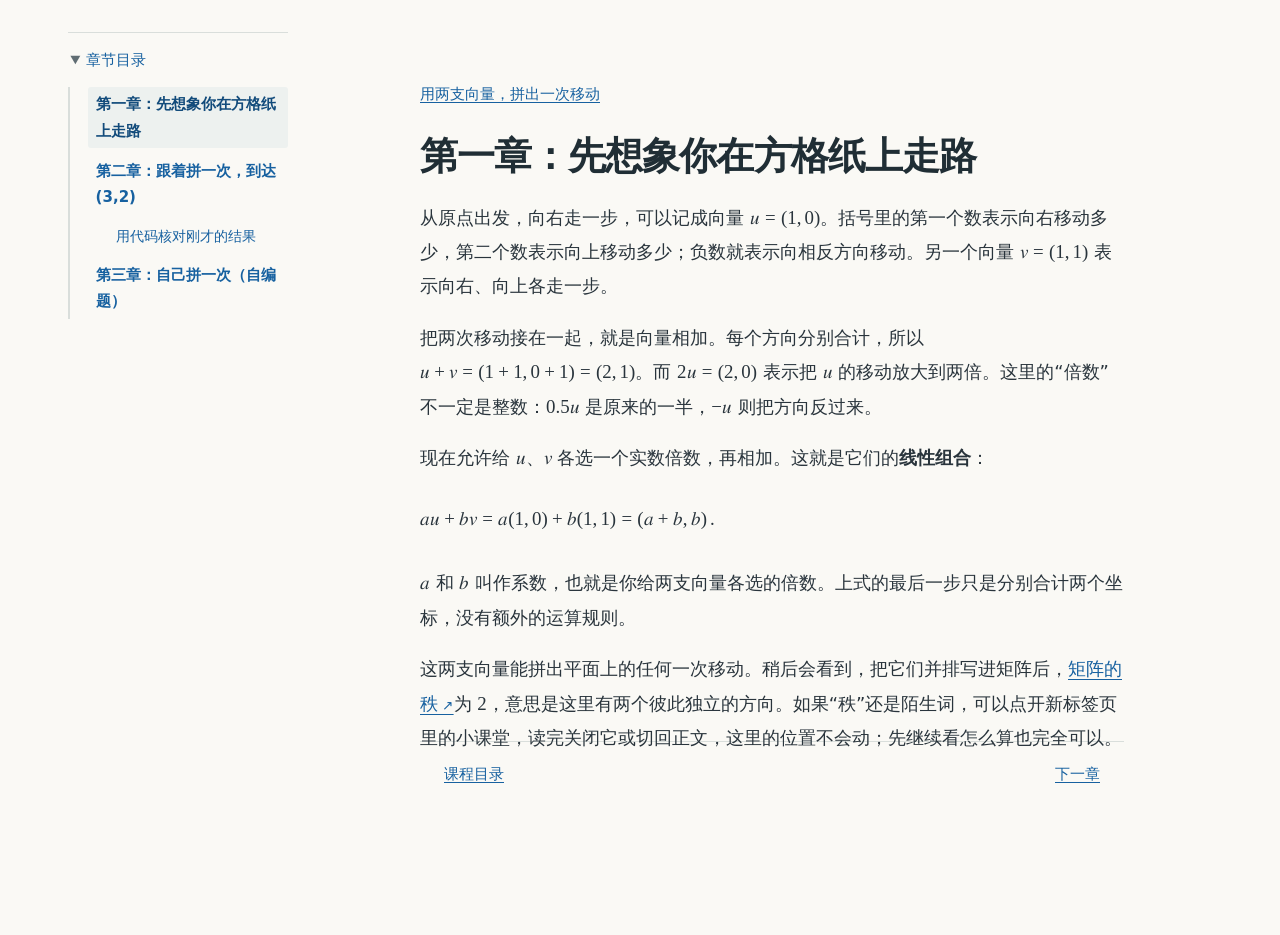
==== examples/vector-course/chapters/chapter-01.html @ 377182de "feat: add offline Chinese course tutorial skill" ====
<!doctype html>
<html lang="zh-CN">
<head>
<meta charset="utf-8">
<meta name="viewport" content="width=device-width, initial-scale=1">
<title>第一章：先想象你在方格纸上走路 · 用两支向量，拼出一次移动</title>
<style>
/* Local reading styles. No remote fonts, images, or other dependencies. */
:root {
  color-scheme: light;
  --paper: #faf9f5;
  --ink: #29343c;
  --muted: #606d73;
  --rule: #d9dedb;
  --link: #1761a0;
  --focus: #124b7b;
  --code: #f0f1ed;
  --measure: 44rem;
  --sidebar-width: 15rem;
}

* {
  box-sizing: border-box;
}

html {
  background: var(--paper);
  scroll-behavior: smooth;
  text-size-adjust: 100%;
  -webkit-text-size-adjust: 100%;
}

body {
  margin: 0;
  color: var(--ink);
  font-family: system-ui, -apple-system, BlinkMacSystemFont, "Segoe UI",
    "PingFang SC", "Microsoft YaHei", sans-serif;
  font-size: 1.125rem;
  line-height: 1.9;
  overflow-wrap: break-word;
}

.skip-link {
  position: absolute;
  z-index: 2;
  top: 0.5rem;
  left: 1rem;
  padding: 0.25rem 0.6rem;
  background: var(--paper);
  transform: translateY(-200%);
}

.skip-link:focus {
  transform: none;
}

.reader-layout {
  width: min(100%, 74rem);
  margin-inline: auto;
}

.reader-main {
  min-width: 0;
}

.site-header,
.toc,
.course-content,
.chapter-pagination {
  width: min(100%, calc(var(--measure) + 3rem));
  margin-inline: auto;
  padding-inline: 1.5rem;
}

.site-header {
  padding-top: clamp(2.5rem, 7vw, 5rem);
  padding-bottom: 1.25rem;
}

h1,
h2,
h3,
h4 {
  color: #202e35;
  font-weight: 650;
  line-height: 1.45;
  text-wrap: pretty;
}

h1 {
  margin: 0 0 0.7rem;
  font-size: clamp(1.7rem, 4.6vw, 2.35rem);
  letter-spacing: -0.025em;
}

.subtitle {
  margin: 0;
  color: var(--muted);
  font-size: 0.95rem;
}

.toc {
  margin-top: 0.5rem;
  margin-bottom: 2.5rem;
  color: var(--muted);
  font-size: 0.94rem;
  line-height: 1.75;
}

.toc:empty {
  display: none;
}

.toc > ul,
.toc-disclosure > ul {
  margin: 0;
  padding-left: 1.1rem;
  border-left: 2px solid var(--rule);
  list-style: none;
}

.toc ul ul {
  margin-block: 0.3rem;
  padding-left: 1.25rem;
  list-style: none;
}

.toc li {
  margin-block: 0.35rem;
}

.toc a {
  display: block;
  padding: 0.25rem 0.5rem;
  border-radius: 3px;
  text-decoration: none;
}

.toc a:hover {
  text-decoration: underline;
}

.toc a[aria-current="location"] {
  color: var(--focus);
  background: #e7eef0;
  box-shadow: inset 2px 0 0 var(--link);
  font-weight: 600;
}

.toc a[aria-current="page"] {
  color: var(--focus);
  background: #edf1ef;
  font-weight: 650;
}

.toc .chapter-link {
  font-weight: 600;
}

.toc .topic-link {
  font-size: 0.94em;
}

.toc-disclosure {
  margin-block: 0;
}

.reader-sidebar .toc {
  margin-top: 1.25rem;
  margin-bottom: 0;
}

.course-content {
  padding-bottom: 5rem;
}

.course-content > :first-child,
.course-content article > :first-child {
  margin-top: 0;
}

.chapter-list {
  margin-block: 1.5rem 2.5rem;
  padding-inline-start: 1.6rem;
}

.chapter-list > li {
  margin-top: 0;
  padding: 0.7rem 0 0.7rem 0.35rem;
  border-bottom: 1px solid var(--rule);
}

.chapter-list > li::marker {
  color: var(--muted);
  font-size: 0.9em;
}

.chapter-list > li > a {
  display: block;
  padding-block: 0.2rem;
  font-weight: 550;
}

.chapter-pagination {
  display: flex;
  flex-wrap: wrap;
  align-items: baseline;
  justify-content: space-between;
  gap: 0.75rem 1.5rem;
  margin-block: -2rem 4rem;
  padding-top: 1rem;
  border-top: 1px solid var(--rule);
  font-size: 0.95rem;
  line-height: 1.7;
}

.chapter-pagination a {
  max-width: 100%;
  padding-block: 0.25rem;
}

.chapter-pagination a[rel="prev"],
.chapter-pagination a[rel="next"] {
  flex: 1 1 10rem;
}

.chapter-pagination .index-link {
  flex: 0 0 auto;
}

.chapter-pagination a[rel="next"] {
  margin-inline-start: auto;
  text-align: right;
}

h2 {
  margin: 2.8rem 0 1rem;
  font-size: 1.4rem;
}

h3 {
  margin: 2rem 0 0.8rem;
  font-size: 1.15rem;
}

h4 {
  margin: 1.6rem 0 0.7rem;
  font-size: 1rem;
}

p,
ul,
ol,
blockquote,
figure {
  margin-block: 1.1rem;
}

ul,
ol {
  padding-left: 1.6em;
}

li + li {
  margin-top: 0.4rem;
}

li > p {
  margin-block: 0.5rem;
}

a {
  color: var(--link);
  text-decoration: underline;
  text-decoration-thickness: 0.07em;
  text-underline-offset: 0.2em;
}

a:hover {
  color: #0b487b;
  text-decoration-thickness: 0.12em;
}

a.term {
  color: var(--link);
  text-decoration-style: solid;
}

a.term::after {
  content: " ↗";
  font-size: 0.75em;
}

.lesson-page section.prerequisite {
  margin-top: 0;
  padding-top: 0;
  border-top: 0;
}

.lesson-page section.prerequisite:target {
  outline: none;
}

.chapter-page .course-content > h1:target {
  outline: none;
}

.lesson-note {
  margin-top: 2rem;
  color: var(--muted);
  font-size: 0.95rem;
}

a.return-link {
  display: inline-block;
  margin-block: 0.4rem;
  font-size: 0.95rem;
}

:focus-visible {
  outline: 3px solid var(--focus);
  outline-offset: 4px;
  border-radius: 2px;
}

[id] {
  scroll-margin-top: 1.5rem;
}

:target {
  outline: 2px solid #b3ccdc;
  outline-offset: 5px;
}

section.prerequisite {
  margin-top: 3rem;
  padding-top: 1rem;
  border-top: 1px solid var(--rule);
}

section.prerequisite > h2:first-child {
  margin-top: 0.8rem;
}

section.exercise {
  margin-block: 2.5rem;
  padding-left: 1.15rem;
  border-left: 2px solid #bec8c3;
}

section.exercise > :first-child {
  margin-top: 0;
}

details {
  margin-block: 1rem;
  padding-block: 0.65rem;
  border-top: 1px solid var(--rule);
}

summary {
  width: fit-content;
  max-width: 100%;
  padding: 0.2rem 0.15rem;
  color: var(--link);
  cursor: pointer;
  font-weight: 550;
}

summary::marker {
  color: var(--muted);
}

details[open] > summary {
  margin-bottom: 0.7rem;
}

details > :last-child {
  margin-bottom: 0.3rem;
}

blockquote {
  margin-inline: 0;
  padding-left: 1rem;
  border-left: 2px solid var(--rule);
  color: var(--muted);
  font-size: 0.96em;
}

blockquote > :first-child {
  margin-top: 0;
}

blockquote > :last-child {
  margin-bottom: 0;
}

code,
pre {
  font-family: "Cascadia Code", "SFMono-Regular", Consolas, "Liberation Mono",
    monospace;
  font-size: 0.88em;
  font-variant-ligatures: none;
}

:not(pre) > code {
  padding: 0.12em 0.3em;
  border-radius: 3px;
  background: var(--code);
}

pre {
  max-width: 100%;
  margin-block: 1.4rem;
  padding: 1rem 1.1rem;
  overflow-x: auto;
  background: var(--code);
  border-radius: 3px;
  line-height: 1.65;
  text-align: left;
  white-space: pre;
  overflow-wrap: normal;
  tab-size: 4;
}

pre code {
  padding: 0;
  background: transparent;
  font-size: 1em;
  white-space: inherit;
}

math {
  font-family: "Cambria Math", "STIX Two Math", "Latin Modern Math", math;
  font-size: 1.05em;
}

math[display="block"],
.math-block,
.math-display {
  display: block;
  max-width: 100%;
  margin-block: 1.45rem;
  padding-block: 0.4rem;
  overflow-x: auto;
  overflow-y: hidden;
  text-align: center;
  white-space: nowrap;
}

.math-block > math,
.math-display > math {
  width: max-content;
  min-width: 100%;
  margin: 0;
  overflow: visible;
}

img,
svg,
video {
  max-width: 100%;
  height: auto;
}

figure {
  margin-inline: 0;
}

figure > img,
figure > svg {
  display: block;
  margin-inline: auto;
}

figcaption,
caption {
  margin-top: 0.7rem;
  color: var(--muted);
  font-size: 0.9rem;
  text-align: left;
}

table {
  display: block;
  max-width: 100%;
  margin-block: 1.5rem;
  overflow-x: auto;
  border-collapse: collapse;
  font-size: 0.95em;
}

th,
td {
  padding: 0.55rem 0.85rem;
  border-bottom: 1px solid var(--rule);
  text-align: left;
  vertical-align: top;
}

th {
  color: #202e35;
  font-weight: 600;
}

hr {
  margin-block: 2.5rem;
  border: 0;
  border-top: 1px solid var(--rule);
}

@media (min-width: 64rem) {
  .reader-sidebar {
    position: fixed;
    top: 2rem;
    bottom: 2rem;
    inset-inline-start: max(0.75rem, calc((100vw - 74rem) / 2 + 0.75rem));
    width: var(--sidebar-width);
    overflow-y: auto;
    overscroll-behavior: contain;
    scrollbar-width: thin;
  }

  .reader-sidebar .toc {
    width: 100%;
    margin: 0;
    padding-inline: 0.5rem 0.75rem;
  }

  .reader-main {
    margin-inline-start: calc(var(--sidebar-width) + 1.5rem);
  }

  .reader-layout.without-index .reader-main {
    margin-inline-start: 0;
  }
}

@media (prefers-reduced-motion: reduce) {
  html {
    scroll-behavior: auto;
  }
}

@media (max-width: 36rem) {
  body {
    font-size: 1.0625rem;
    line-height: 1.85;
  }

  .site-header,
  .toc,
  .course-content,
  .chapter-pagination {
    padding-inline: 1.15rem;
  }

  h2 {
    margin-top: 2.3rem;
    font-size: 1.3rem;
  }

  section.exercise {
    padding-left: 0.8rem;
  }

  pre {
    padding-inline: 0.8rem;
  }
}

@media print {
  @page {
    margin: 18mm 16mm;
  }

  html,
  body {
    background: #fff;
    color: #000;
  }

  html {
    scroll-behavior: auto;
  }

  .reader-sidebar,
  .skip-link,
  .chapter-pagination {
    display: none;
  }

  .reader-layout,
  .reader-main {
    width: 100%;
    max-width: none;
    margin: 0;
  }

  body {
    font-size: 11pt;
    line-height: 1.7;
  }

  .site-header,
  .toc,
  .course-content {
    width: 100%;
    max-width: none;
    padding: 0;
  }

  .site-header {
    margin-bottom: 1.5rem;
  }

  .course-content {
    padding-bottom: 0;
  }

  a,
  a.term,
  summary {
    color: #000;
  }

  a.return-link {
    display: none;
  }

  :target {
    outline: none;
  }

  h1,
  h2,
  h3,
  h4,
  summary,
  figcaption {
    break-after: avoid;
  }

  p,
  li {
    orphans: 3;
    widows: 3;
  }

  img,
  svg,
  tr {
    break-inside: avoid;
  }

  /* reader.js opens details before printing and restores their state afterward.
     These rules also expose the contents in browsers with CSS-only support. */
  details::details-content {
    display: block !important;
    content-visibility: visible !important;
    height: auto !important;
  }

  details:not([open]) > :not(summary) {
    display: block !important;
  }

  details > summary {
    margin-bottom: 0.7rem;
  }

  pre {
    overflow: visible;
    white-space: pre-wrap;
    overflow-wrap: anywhere;
  }

  table {
    display: table;
    width: 100%;
    overflow: visible;
  }

  math[display="block"],
  .math-block,
  .math-display {
    overflow: visible;
    white-space: normal;
  }
}

</style>
</head>
<body class="chapter-page">
<a class="skip-link" href="#content">跳到正文</a><div class="reader-layout"><aside class="reader-sidebar" aria-label="章节索引"><nav class="toc" aria-label="章节目录"><details class="toc-disclosure" open><summary>章节目录</summary><ul><li><a class="chapter-link" href="#%E7%AC%AC%E4%B8%80%E7%AB%A0%E5%85%88%E6%83%B3%E8%B1%A1%E4%BD%A0%E5%9C%A8%E6%96%B9%E6%A0%BC%E7%BA%B8%E4%B8%8A%E8%B5%B0%E8%B7%AF" aria-current="page">第一章：先想象你在方格纸上走路</a></li><li><a class="chapter-link" href="chapter-02.html#%E7%AC%AC%E4%BA%8C%E7%AB%A0%E8%B7%9F%E7%9D%80%E6%8B%BC%E4%B8%80%E6%AC%A1%E5%88%B0%E8%BE%BE-32">第二章：跟着拼一次，到达 (3,2)</a><ul><li><a class="topic-link" href="chapter-02.html#%E7%94%A8%E4%BB%A3%E7%A0%81%E6%A0%B8%E5%AF%B9%E5%88%9A%E6%89%8D%E7%9A%84%E7%BB%93%E6%9E%9C">用代码核对刚才的结果</a></li></ul></li><li><a class="chapter-link" href="chapter-03.html#%E7%AC%AC%E4%B8%89%E7%AB%A0%E8%87%AA%E5%B7%B1%E6%8B%BC%E4%B8%80%E6%AC%A1%E8%87%AA%E7%BC%96%E9%A2%98">第三章：自己拼一次（自编题）</a></li></ul></details></nav></aside><div class="reader-main"><header class="site-header"><p class="subtitle"><a href="../index.html">用两支向量，拼出一次移动</a></p></header><main id="content" class="course-content"><h1 id="第一章先想象你在方格纸上走路">第一章：先想象你在方格纸上走路</h1>
<p>从原点出发，向右走一步，可以记成向量 <math aria-label="u=(1,0)" xmlns="http://www.w3.org/1998/Math/MathML" display="inline"><mrow><mi>u</mi><mo>&#x0003D;</mo><mo stretchy="false">&#x00028;</mo><mn>1</mn><mo>&#x0002C;</mo><mn>0</mn><mo stretchy="false">&#x00029;</mo></mrow></math>。括号里的第一个数表示向右移动多少，第二个数表示向上移动多少；负数就表示向相反方向移动。另一个向量 <math aria-label="v=(1,1)" xmlns="http://www.w3.org/1998/Math/MathML" display="inline"><mrow><mi>v</mi><mo>&#x0003D;</mo><mo stretchy="false">&#x00028;</mo><mn>1</mn><mo>&#x0002C;</mo><mn>1</mn><mo stretchy="false">&#x00029;</mo></mrow></math> 表示向右、向上各走一步。</p>
<p>把两次移动接在一起，就是向量相加。每个方向分别合计，所以 <math aria-label="u+v=(1+1,0+1)=(2,1)" xmlns="http://www.w3.org/1998/Math/MathML" display="inline"><mrow><mi>u</mi><mo>&#x0002B;</mo><mi>v</mi><mo>&#x0003D;</mo><mo stretchy="false">&#x00028;</mo><mn>1</mn><mo>&#x0002B;</mo><mn>1</mn><mo>&#x0002C;</mo><mn>0</mn><mo>&#x0002B;</mo><mn>1</mn><mo stretchy="false">&#x00029;</mo><mo>&#x0003D;</mo><mo stretchy="false">&#x00028;</mo><mn>2</mn><mo>&#x0002C;</mo><mn>1</mn><mo stretchy="false">&#x00029;</mo></mrow></math>。而 <math aria-label="2u=(2,0)" xmlns="http://www.w3.org/1998/Math/MathML" display="inline"><mrow><mn>2</mn><mi>u</mi><mo>&#x0003D;</mo><mo stretchy="false">&#x00028;</mo><mn>2</mn><mo>&#x0002C;</mo><mn>0</mn><mo stretchy="false">&#x00029;</mo></mrow></math> 表示把 <math aria-label="u" xmlns="http://www.w3.org/1998/Math/MathML" display="inline"><mrow><mi>u</mi></mrow></math> 的移动放大到两倍。这里的“倍数”不一定是整数：<math aria-label="0.5u" xmlns="http://www.w3.org/1998/Math/MathML" display="inline"><mrow><mn>0.5</mn><mi>u</mi></mrow></math> 是原来的一半，<math aria-label="-u" xmlns="http://www.w3.org/1998/Math/MathML" display="inline"><mrow><mo>&#x02212;</mo><mi>u</mi></mrow></math> 则把方向反过来。</p>
<p>现在允许给 <math aria-label="u" xmlns="http://www.w3.org/1998/Math/MathML" display="inline"><mrow><mi>u</mi></mrow></math>、<math aria-label="v" xmlns="http://www.w3.org/1998/Math/MathML" display="inline"><mrow><mi>v</mi></mrow></math> 各选一个实数倍数，再相加。这就是它们的<strong>线性组合</strong>：</p>
<div class="math-block" tabindex="0" aria-label="公式"><math aria-label="a u+b v=a(1,0)+b(1,1)=(a+b,b)." xmlns="http://www.w3.org/1998/Math/MathML" display="block"><mrow><mi>a</mi><mi>u</mi><mo>&#x0002B;</mo><mi>b</mi><mi>v</mi><mo>&#x0003D;</mo><mi>a</mi><mo stretchy="false">&#x00028;</mo><mn>1</mn><mo>&#x0002C;</mo><mn>0</mn><mo stretchy="false">&#x00029;</mo><mo>&#x0002B;</mo><mi>b</mi><mo stretchy="false">&#x00028;</mo><mn>1</mn><mo>&#x0002C;</mo><mn>1</mn><mo stretchy="false">&#x00029;</mo><mo>&#x0003D;</mo><mo stretchy="false">&#x00028;</mo><mi>a</mi><mo>&#x0002B;</mo><mi>b</mi><mo>&#x0002C;</mo><mi>b</mi><mo stretchy="false">&#x00029;</mo><mo>&#x0002E;</mo></mrow></math></div>
<p><math aria-label="a" xmlns="http://www.w3.org/1998/Math/MathML" display="inline"><mrow><mi>a</mi></mrow></math> 和 <math aria-label="b" xmlns="http://www.w3.org/1998/Math/MathML" display="inline"><mrow><mi>b</mi></mrow></math> 叫作系数，也就是你给两支向量各选的倍数。上式的最后一步只是分别合计两个坐标，没有额外的运算规则。</p>
<p>这两支向量能拼出平面上的任何一次移动。稍后会看到，把它们并排写进矩阵后，<a id="mention-rank" class="term" href="../lessons/lesson-5607a40e3782029a.html#term-rank" target="_blank" rel="noopener noreferrer" title="在新标签页打开小课堂">矩阵的秩</a>为 <math aria-label="2" xmlns="http://www.w3.org/1998/Math/MathML" display="inline"><mrow><mn>2</mn></mrow></math>，意思是这里有两个彼此独立的方向。如果“秩”还是陌生词，可以点开新标签页里的小课堂，读完关闭它或切回正文，这里的位置不会动；先继续看怎么算也完全可以。</p>
<nav class="chapter-pagination" aria-label="章节翻页"><a class="index-link" href="../index.html">课程目录</a><a rel="next" href="chapter-02.html#%E7%AC%AC%E4%BA%8C%E7%AB%A0%E8%B7%9F%E7%9D%80%E6%8B%BC%E4%B8%80%E6%AC%A1%E5%88%B0%E8%BE%BE-32">下一章</a></nav></main></div></div>
<script>
/* Small, offline enhancements. Ordinary links and details work without JS. */
(() => {
  "use strict";

  let printState = null;

  const preparePrint = () => {
    if (printState !== null) return;
    printState = new Map();
    document.querySelectorAll("details").forEach((detail) => {
      printState.set(detail, detail.open);
      detail.open = true;
    });
  };

  const restoreAfterPrint = () => {
    if (printState === null) return;
    printState.forEach((wasOpen, detail) => {
      detail.open = wasOpen;
    });
    printState = null;
  };

  window.addEventListener("beforeprint", preparePrint);
  window.addEventListener("afterprint", restoreAfterPrint);

  // A print media change covers browsers that omit one of the print events.
  if (typeof window.matchMedia === "function") {
    const printMedia = window.matchMedia("print");
    const onPrintChange = (event) => {
      if (event.matches) preparePrint();
      else restoreAfterPrint();
    };
    if (typeof printMedia.addEventListener === "function") {
      printMedia.addEventListener("change", onPrintChange);
    } else if (typeof printMedia.addListener === "function") {
      printMedia.addListener(onPrintChange);
    }
  }

  const toc = document.querySelector(".reader-sidebar .toc");
  const content = document.querySelector(".reader-main .course-content");
  if (!toc || !content) return;

  const disclosure = toc.querySelector(".toc-disclosure");
  const desktopMedia = typeof window.matchMedia === "function"
    ? window.matchMedia("(min-width: 64rem)")
    : null;

  const syncDisclosure = () => {
    if (!disclosure || !desktopMedia) return;
    // Printing can change viewport media; preserve the original disclosure state.
    if (printState === null) disclosure.open = desktopMedia.matches;
  };
  syncDisclosure();
  if (desktopMedia) {
    if (typeof desktopMedia.addEventListener === "function") {
      desktopMedia.addEventListener("change", syncDisclosure);
    } else if (typeof desktopMedia.addListener === "function") {
      desktopMedia.addListener(syncDisclosure);
    }
  }

  const entries = Array.from(toc.querySelectorAll('a[href^="#"]'))
    .map((link) => {
      let id;
      try {
        id = decodeURIComponent(link.getAttribute("href").slice(1));
      } catch {
        return null;
      }
      const heading = document.getElementById(id);
      return heading && content.contains(heading) && heading.matches("h1, h2, h3")
        ? { link, heading }
        : null;
    })
    .filter(Boolean);

  toc.addEventListener("click", (event) => {
    if (!disclosure || !desktopMedia || desktopMedia.matches) return;
    if (event.button !== 0 || event.metaKey || event.ctrlKey || event.shiftKey || event.altKey) return;
    const link = event.target.closest("a[href]");
    const target = link && (link.getAttribute("target") || "_self").toLowerCase();
    if (link && toc.contains(link) && ["_self", "_top", "_parent"].includes(target) &&
        link.getAttribute("download") === null) {
      disclosure.open = false;
    }
    // The browser follows ordinary anchors and chapter links with native history.
  });

  if (!entries.length) return;
  const sidebar = toc.closest(".reader-sidebar");
  let active = null;
  let framePending = false;

  const updateCurrentSection = () => {
    framePending = false;
    const activationLine = Math.min(window.innerHeight * 0.25, 160);
    let current = entries[0];
    for (const entry of entries) {
      if (entry.heading.getBoundingClientRect().top > activationLine) break;
      current = entry;
    }
    // A short final section may never reach the activation line.
    if (window.scrollY > 0 &&
        window.scrollY + window.innerHeight >= document.documentElement.scrollHeight - 2) {
      current = entries[entries.length - 1];
    }
    if (active === current) return;
    entries.forEach(({ link }) => {
      if (link.getAttribute("aria-current") === "location") link.removeAttribute("aria-current");
    });
    if (current.link.getAttribute("aria-current") !== "page") {
      current.link.setAttribute("aria-current", "location");
    }
    active = current;

    // Keep the current item visible by moving only the index's own scroll area.
    if (sidebar && desktopMedia && desktopMedia.matches) {
      const item = current.link.getBoundingClientRect();
      const bounds = sidebar.getBoundingClientRect();
      if (item.top < bounds.top + 8) sidebar.scrollTop += item.top - bounds.top - 8;
      else if (item.bottom > bounds.bottom - 8) sidebar.scrollTop += item.bottom - bounds.bottom + 8;
    }
  };

  const scheduleUpdate = () => {
    if (framePending) return;
    framePending = true;
    window.requestAnimationFrame(updateCurrentSection);
  };

  window.addEventListener("scroll", scheduleUpdate, { passive: true });
  window.addEventListener("resize", scheduleUpdate);
  window.addEventListener("hashchange", scheduleUpdate);
  window.addEventListener("afterprint", scheduleUpdate);
  scheduleUpdate();
})();

</script>
</body>
</html>
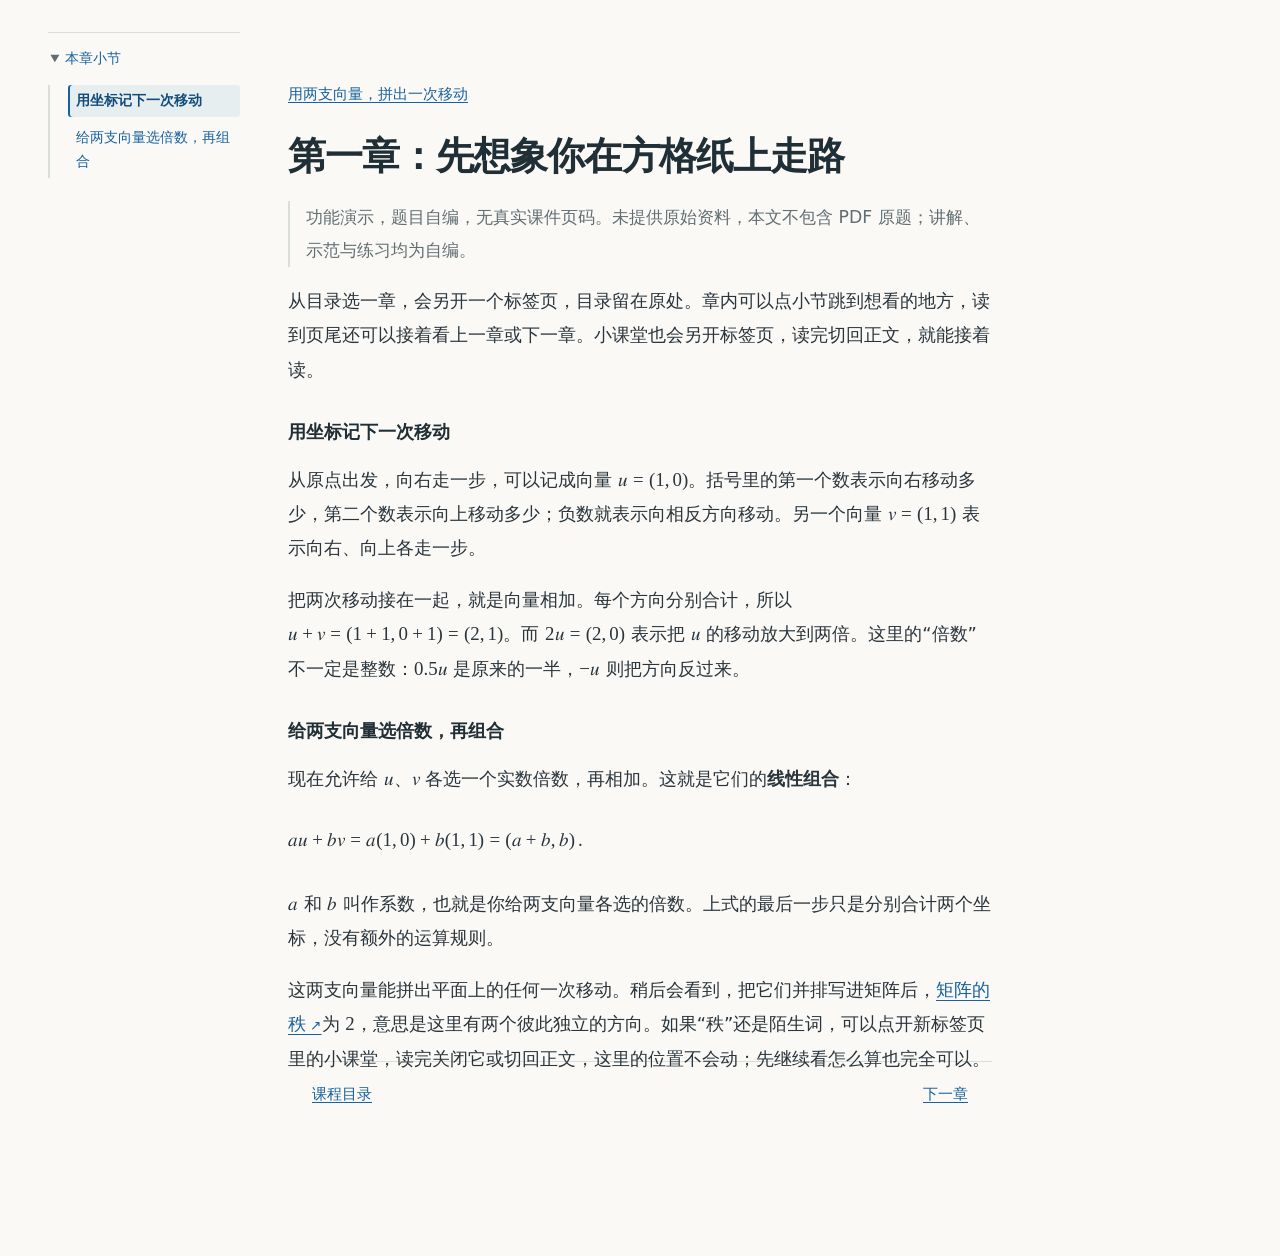
==== commit c949881c: "fix: open chapter entries in new tabs with local section navigation" ====
--- a/examples/vector-course/chapters/chapter-01.html
+++ b/examples/vector-course/chapters/chapter-01.html
@@ -16,7 +16,7 @@
   --focus: #124b7b;
   --code: #f0f1ed;
   --measure: 44rem;
-  --sidebar-width: 15rem;
+  --sidebar-width: 12rem;
 }
 
 * {
@@ -55,12 +55,13 @@
 }
 
 .reader-layout {
-  width: min(100%, 74rem);
+  width: 100%;
+}
+
+.reader-main {
+  width: min(100%, calc(var(--measure) + 3rem));
+  min-width: 0;
   margin-inline: auto;
-}
-
-.reader-main {
-  min-width: 0;
 }
 
 .site-header,
@@ -103,7 +104,7 @@
   margin-top: 0.5rem;
   margin-bottom: 2.5rem;
   color: var(--muted);
-  font-size: 0.94rem;
+  font-size: 0.85rem;
   line-height: 1.75;
 }
 
@@ -145,20 +146,6 @@
   background: #e7eef0;
   box-shadow: inset 2px 0 0 var(--link);
   font-weight: 600;
-}
-
-.toc a[aria-current="page"] {
-  color: var(--focus);
-  background: #edf1ef;
-  font-weight: 650;
-}
-
-.toc .chapter-link {
-  font-weight: 600;
-}
-
-.toc .topic-link {
-  font-size: 0.94em;
 }
 
 .toc-disclosure {
@@ -509,12 +496,14 @@
   border-top: 1px solid var(--rule);
 }
 
-@media (min-width: 64rem) {
+/* Keep the reading column centered in the viewport. The index uses only the
+   left margin once it can fit beside the full 47rem reading column. */
+@media (min-width: 78rem) {
   .reader-sidebar {
     position: fixed;
     top: 2rem;
     bottom: 2rem;
-    inset-inline-start: max(0.75rem, calc((100vw - 74rem) / 2 + 0.75rem));
+    inset-inline-start: max(1rem, calc(50% - 23.5rem - var(--sidebar-width) - 1.5rem));
     width: var(--sidebar-width);
     overflow-y: auto;
     overscroll-behavior: contain;
@@ -524,15 +513,7 @@
   .reader-sidebar .toc {
     width: 100%;
     margin: 0;
-    padding-inline: 0.5rem 0.75rem;
-  }
-
-  .reader-main {
-    margin-inline-start: calc(var(--sidebar-width) + 1.5rem);
-  }
-
-  .reader-layout.without-index .reader-main {
-    margin-inline-start: 0;
+    padding-inline: 0;
   }
 }
 
@@ -692,9 +673,16 @@
 </style>
 </head>
 <body class="chapter-page">
-<a class="skip-link" href="#content">跳到正文</a><div class="reader-layout"><aside class="reader-sidebar" aria-label="章节索引"><nav class="toc" aria-label="章节目录"><details class="toc-disclosure" open><summary>章节目录</summary><ul><li><a class="chapter-link" href="#%E7%AC%AC%E4%B8%80%E7%AB%A0%E5%85%88%E6%83%B3%E8%B1%A1%E4%BD%A0%E5%9C%A8%E6%96%B9%E6%A0%BC%E7%BA%B8%E4%B8%8A%E8%B5%B0%E8%B7%AF" aria-current="page">第一章：先想象你在方格纸上走路</a></li><li><a class="chapter-link" href="chapter-02.html#%E7%AC%AC%E4%BA%8C%E7%AB%A0%E8%B7%9F%E7%9D%80%E6%8B%BC%E4%B8%80%E6%AC%A1%E5%88%B0%E8%BE%BE-32">第二章：跟着拼一次，到达 (3,2)</a><ul><li><a class="topic-link" href="chapter-02.html#%E7%94%A8%E4%BB%A3%E7%A0%81%E6%A0%B8%E5%AF%B9%E5%88%9A%E6%89%8D%E7%9A%84%E7%BB%93%E6%9E%9C">用代码核对刚才的结果</a></li></ul></li><li><a class="chapter-link" href="chapter-03.html#%E7%AC%AC%E4%B8%89%E7%AB%A0%E8%87%AA%E5%B7%B1%E6%8B%BC%E4%B8%80%E6%AC%A1%E8%87%AA%E7%BC%96%E9%A2%98">第三章：自己拼一次（自编题）</a></li></ul></details></nav></aside><div class="reader-main"><header class="site-header"><p class="subtitle"><a href="../index.html">用两支向量，拼出一次移动</a></p></header><main id="content" class="course-content"><h1 id="第一章先想象你在方格纸上走路">第一章：先想象你在方格纸上走路</h1>
+<a class="skip-link" href="#content">跳到正文</a><div class="reader-layout"><aside class="reader-sidebar" aria-label="本章小节索引"><nav class="toc" aria-label="本章小节"><details class="toc-disclosure" open><summary>本章小节</summary><ul><li><a class="topic-link" href="#%E7%94%A8%E5%9D%90%E6%A0%87%E8%AE%B0%E4%B8%8B%E4%B8%80%E6%AC%A1%E7%A7%BB%E5%8A%A8">用坐标记下一次移动</a></li><li><a class="topic-link" href="#%E7%BB%99%E4%B8%A4%E6%94%AF%E5%90%91%E9%87%8F%E9%80%89%E5%80%8D%E6%95%B0%E5%86%8D%E7%BB%84%E5%90%88">给两支向量选倍数，再组合</a></li></ul></details></nav></aside><div class="reader-main"><header class="site-header"><p class="subtitle"><a href="../index.html">用两支向量，拼出一次移动</a></p></header><main id="content" class="course-content"><h1 id="第一章先想象你在方格纸上走路">第一章：先想象你在方格纸上走路</h1>
+<blockquote>
+<p>功能演示，题目自编，无真实课件页码。未提供原始资料，本文不包含 PDF 原题；讲解、示范与练习均为自编。</p>
+</blockquote>
+<p>从目录选一章，会另开一个标签页，目录留在原处。章内可以点小节跳到想看的地方，读到页尾还可以接着看上一章或下一章。小课堂也会另开标签页，读完切回正文，就能接着读。</p>
+
+<h3 id="用坐标记下一次移动">用坐标记下一次移动</h3>
 <p>从原点出发，向右走一步，可以记成向量 <math aria-label="u=(1,0)" xmlns="http://www.w3.org/1998/Math/MathML" display="inline"><mrow><mi>u</mi><mo>&#x0003D;</mo><mo stretchy="false">&#x00028;</mo><mn>1</mn><mo>&#x0002C;</mo><mn>0</mn><mo stretchy="false">&#x00029;</mo></mrow></math>。括号里的第一个数表示向右移动多少，第二个数表示向上移动多少；负数就表示向相反方向移动。另一个向量 <math aria-label="v=(1,1)" xmlns="http://www.w3.org/1998/Math/MathML" display="inline"><mrow><mi>v</mi><mo>&#x0003D;</mo><mo stretchy="false">&#x00028;</mo><mn>1</mn><mo>&#x0002C;</mo><mn>1</mn><mo stretchy="false">&#x00029;</mo></mrow></math> 表示向右、向上各走一步。</p>
 <p>把两次移动接在一起，就是向量相加。每个方向分别合计，所以 <math aria-label="u+v=(1+1,0+1)=(2,1)" xmlns="http://www.w3.org/1998/Math/MathML" display="inline"><mrow><mi>u</mi><mo>&#x0002B;</mo><mi>v</mi><mo>&#x0003D;</mo><mo stretchy="false">&#x00028;</mo><mn>1</mn><mo>&#x0002B;</mo><mn>1</mn><mo>&#x0002C;</mo><mn>0</mn><mo>&#x0002B;</mo><mn>1</mn><mo stretchy="false">&#x00029;</mo><mo>&#x0003D;</mo><mo stretchy="false">&#x00028;</mo><mn>2</mn><mo>&#x0002C;</mo><mn>1</mn><mo stretchy="false">&#x00029;</mo></mrow></math>。而 <math aria-label="2u=(2,0)" xmlns="http://www.w3.org/1998/Math/MathML" display="inline"><mrow><mn>2</mn><mi>u</mi><mo>&#x0003D;</mo><mo stretchy="false">&#x00028;</mo><mn>2</mn><mo>&#x0002C;</mo><mn>0</mn><mo stretchy="false">&#x00029;</mo></mrow></math> 表示把 <math aria-label="u" xmlns="http://www.w3.org/1998/Math/MathML" display="inline"><mrow><mi>u</mi></mrow></math> 的移动放大到两倍。这里的“倍数”不一定是整数：<math aria-label="0.5u" xmlns="http://www.w3.org/1998/Math/MathML" display="inline"><mrow><mn>0.5</mn><mi>u</mi></mrow></math> 是原来的一半，<math aria-label="-u" xmlns="http://www.w3.org/1998/Math/MathML" display="inline"><mrow><mo>&#x02212;</mo><mi>u</mi></mrow></math> 则把方向反过来。</p>
+<h3 id="给两支向量选倍数再组合">给两支向量选倍数，再组合</h3>
 <p>现在允许给 <math aria-label="u" xmlns="http://www.w3.org/1998/Math/MathML" display="inline"><mrow><mi>u</mi></mrow></math>、<math aria-label="v" xmlns="http://www.w3.org/1998/Math/MathML" display="inline"><mrow><mi>v</mi></mrow></math> 各选一个实数倍数，再相加。这就是它们的<strong>线性组合</strong>：</p>
 <div class="math-block" tabindex="0" aria-label="公式"><math aria-label="a u+b v=a(1,0)+b(1,1)=(a+b,b)." xmlns="http://www.w3.org/1998/Math/MathML" display="block"><mrow><mi>a</mi><mi>u</mi><mo>&#x0002B;</mo><mi>b</mi><mi>v</mi><mo>&#x0003D;</mo><mi>a</mi><mo stretchy="false">&#x00028;</mo><mn>1</mn><mo>&#x0002C;</mo><mn>0</mn><mo stretchy="false">&#x00029;</mo><mo>&#x0002B;</mo><mi>b</mi><mo stretchy="false">&#x00028;</mo><mn>1</mn><mo>&#x0002C;</mo><mn>1</mn><mo stretchy="false">&#x00029;</mo><mo>&#x0003D;</mo><mo stretchy="false">&#x00028;</mo><mi>a</mi><mo>&#x0002B;</mo><mi>b</mi><mo>&#x0002C;</mo><mi>b</mi><mo stretchy="false">&#x00029;</mo><mo>&#x0002E;</mo></mrow></math></div>
 <p><math aria-label="a" xmlns="http://www.w3.org/1998/Math/MathML" display="inline"><mrow><mi>a</mi></mrow></math> 和 <math aria-label="b" xmlns="http://www.w3.org/1998/Math/MathML" display="inline"><mrow><mi>b</mi></mrow></math> 叫作系数，也就是你给两支向量各选的倍数。上式的最后一步只是分别合计两个坐标，没有额外的运算规则。</p>
@@ -747,7 +735,7 @@
 
   const disclosure = toc.querySelector(".toc-disclosure");
   const desktopMedia = typeof window.matchMedia === "function"
-    ? window.matchMedia("(min-width: 64rem)")
+    ? window.matchMedia("(min-width: 78rem)")
     : null;
 
   const syncDisclosure = () => {
@@ -764,7 +752,7 @@
     }
   }
 
-  const entries = Array.from(toc.querySelectorAll('a[href^="#"]'))
+  const entries = Array.from(toc.querySelectorAll('a.topic-link[href^="#"]'))
     .map((link) => {
       let id;
       try {
@@ -773,7 +761,7 @@
         return null;
       }
       const heading = document.getElementById(id);
-      return heading && content.contains(heading) && heading.matches("h1, h2, h3")
+      return heading && content.contains(heading) && heading.matches("h3")
         ? { link, heading }
         : null;
     })
@@ -782,13 +770,14 @@
   toc.addEventListener("click", (event) => {
     if (!disclosure || !desktopMedia || desktopMedia.matches) return;
     if (event.button !== 0 || event.metaKey || event.ctrlKey || event.shiftKey || event.altKey) return;
-    const link = event.target.closest("a[href]");
+    const link = event.target.closest('a.topic-link[href^="#"]');
     const target = link && (link.getAttribute("target") || "_self").toLowerCase();
-    if (link && toc.contains(link) && ["_self", "_top", "_parent"].includes(target) &&
+    if (link && entries.some((entry) => entry.link === link) &&
+        ["_self", "_top", "_parent"].includes(target) &&
         link.getAttribute("download") === null) {
       disclosure.open = false;
     }
-    // The browser follows ordinary anchors and chapter links with native history.
+    // The browser follows the local fragment with native scrolling and history.
   });
 
   if (!entries.length) return;
@@ -813,9 +802,7 @@
     entries.forEach(({ link }) => {
       if (link.getAttribute("aria-current") === "location") link.removeAttribute("aria-current");
     });
-    if (current.link.getAttribute("aria-current") !== "page") {
-      current.link.setAttribute("aria-current", "location");
-    }
+    current.link.setAttribute("aria-current", "location");
     active = current;
 
     // Keep the current item visible by moving only the index's own scroll area.
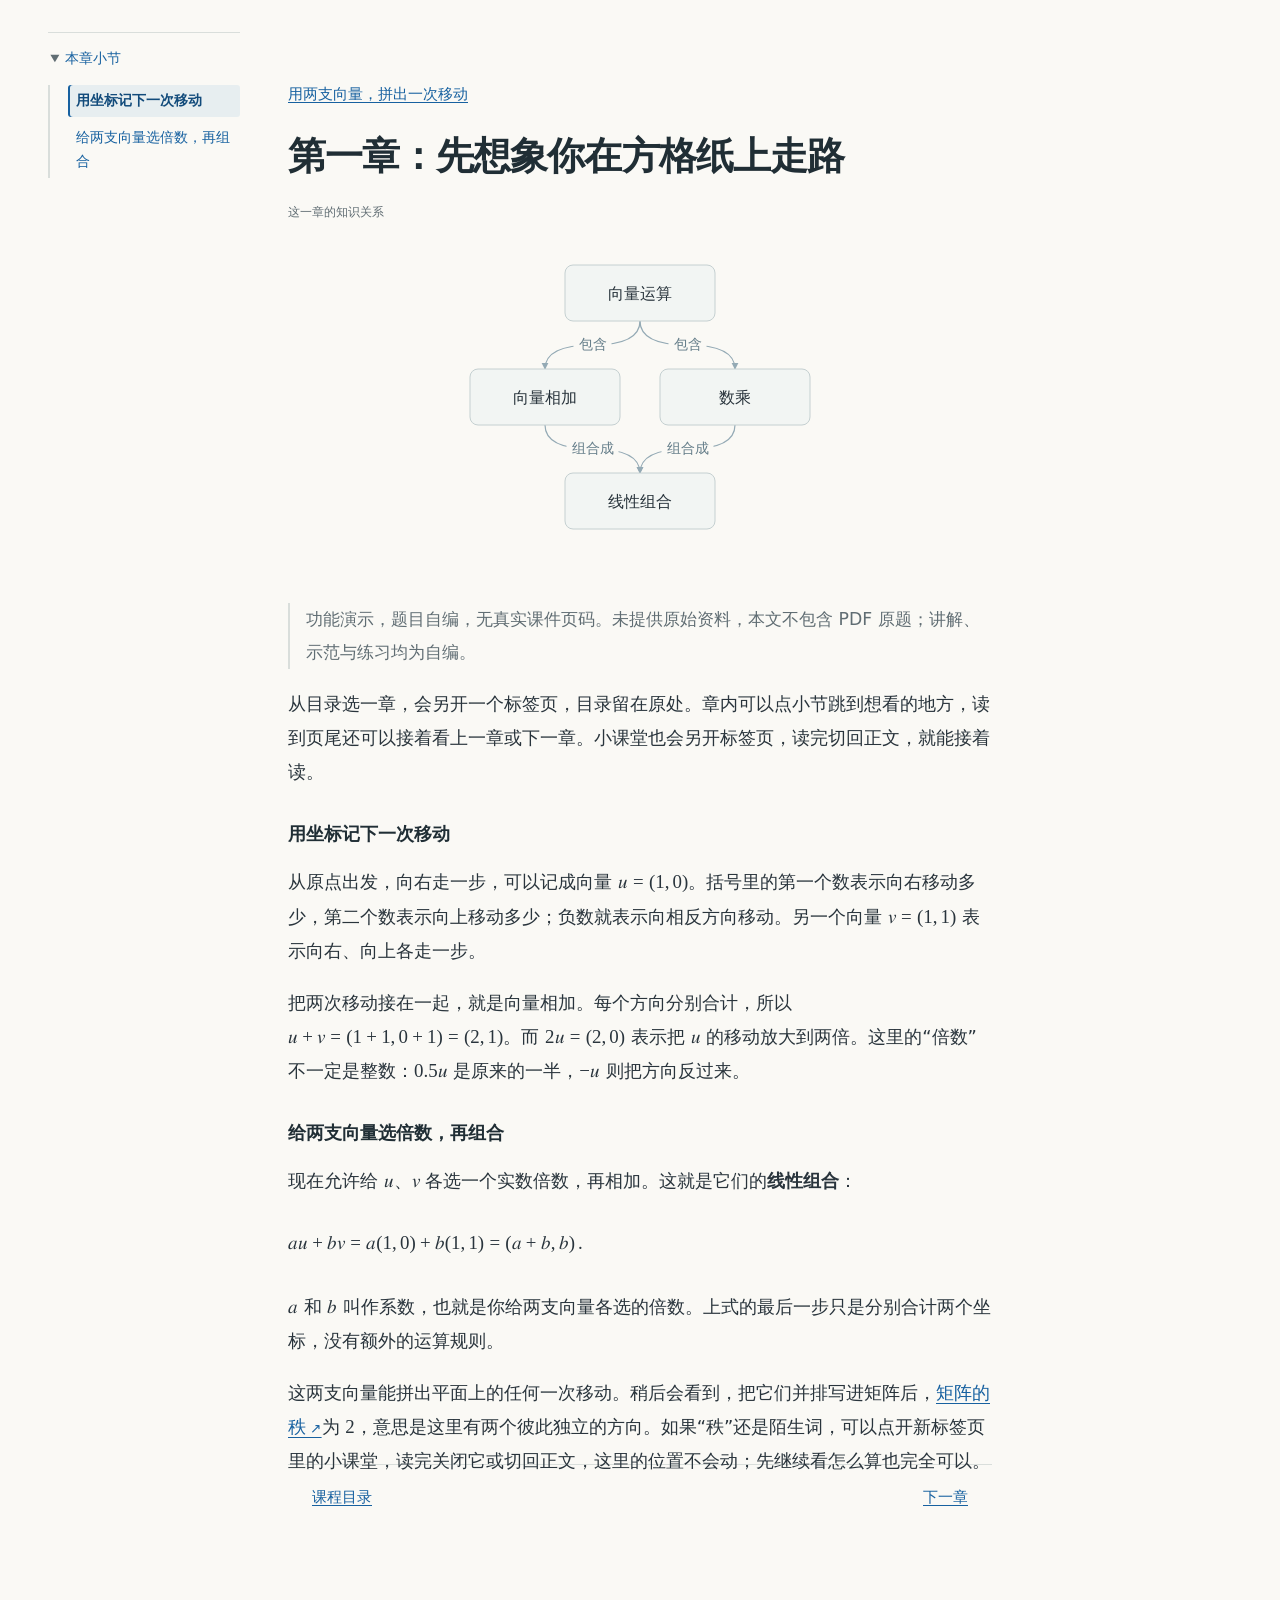
==== commit 10d328e7: "feat: add compact offline knowledge maps to chapter openings" ====
--- a/examples/vector-course/chapters/chapter-01.html
+++ b/examples/vector-course/chapters/chapter-01.html
@@ -468,6 +468,77 @@
   text-align: left;
 }
 
+.chapter-map {
+  max-width: 100%;
+  margin-block: 1.25rem 2rem;
+}
+
+.chapter-map > figcaption {
+  margin: 0 0 0.4rem;
+  color: var(--muted);
+  font-size: 0.75rem;
+  font-weight: 400;
+  line-height: 1.6;
+}
+
+.chapter-map-canvas {
+  max-width: 100%;
+  padding-block: 0.25rem 0.65rem;
+  overflow-x: auto;
+  overflow-y: hidden;
+  overscroll-behavior-inline: contain;
+  scrollbar-width: thin;
+  scrollbar-color: #bbc8cc transparent;
+}
+
+.chapter-map-canvas:focus-visible {
+  outline: 2px solid #9bb4c1;
+  outline-offset: 3px;
+  border-radius: 3px;
+}
+
+/* Keep labels readable at narrow widths; only the diagram scrolls. */
+.chapter-map-canvas > svg {
+  display: block;
+  width: var(--map-width, 100%);
+  max-width: none;
+  height: auto;
+  margin-inline: auto;
+  font-family: inherit;
+}
+
+.chapter-map-node > rect {
+  fill: #f2f5f3;
+  stroke: #c5d0d1;
+  stroke-width: 1;
+}
+
+.chapter-map-node > text {
+  fill: var(--ink);
+  font-size: 16px;
+  font-weight: 500;
+}
+
+.chapter-map-edge {
+  fill: none;
+  stroke: #94aab5;
+  stroke-width: 1.2;
+}
+
+.chapter-map-arrow {
+  fill: #94aab5;
+}
+
+.chapter-map-relation {
+  fill: #647d89;
+  font-size: 14px;
+  font-weight: 400;
+}
+
+.chapter-map-relation-bg {
+  fill: var(--paper);
+}
+
 table {
   display: block;
   max-width: 100%;
@@ -634,6 +705,19 @@
     break-inside: avoid;
   }
 
+  .chapter-map {
+    break-inside: avoid;
+  }
+
+  .chapter-map-canvas {
+    overflow: visible;
+  }
+
+  .chapter-map-canvas > svg {
+    width: min(var(--map-width, 100%), 100%);
+    max-width: 100%;
+  }
+
   /* reader.js opens details before printing and restores their state afterward.
      These rules also expose the contents in browsers with CSS-only support. */
   details::details-content {
@@ -674,6 +758,7 @@
 </head>
 <body class="chapter-page">
 <a class="skip-link" href="#content">跳到正文</a><div class="reader-layout"><aside class="reader-sidebar" aria-label="本章小节索引"><nav class="toc" aria-label="本章小节"><details class="toc-disclosure" open><summary>本章小节</summary><ul><li><a class="topic-link" href="#%E7%94%A8%E5%9D%90%E6%A0%87%E8%AE%B0%E4%B8%8B%E4%B8%80%E6%AC%A1%E7%A7%BB%E5%8A%A8">用坐标记下一次移动</a></li><li><a class="topic-link" href="#%E7%BB%99%E4%B8%A4%E6%94%AF%E5%90%91%E9%87%8F%E9%80%89%E5%80%8D%E6%95%B0%E5%86%8D%E7%BB%84%E5%90%88">给两支向量选倍数，再组合</a></li></ul></details></nav></aside><div class="reader-main"><header class="site-header"><p class="subtitle"><a href="../index.html">用两支向量，拼出一次移动</a></p></header><main id="content" class="course-content"><h1 id="第一章先想象你在方格纸上走路">第一章：先想象你在方格纸上走路</h1>
+<figure class="chapter-map"><figcaption>这一章的知识关系</figcaption><div class="chapter-map-canvas" tabindex="0"><svg role="img" aria-labelledby="chapter-map-1-title chapter-map-1-desc" viewBox="0 0 388 328" width="388" height="328" style="--map-width: 388px"><title id="chapter-map-1-title">这一章的知识关系</title><desc id="chapter-map-1-desc">节点：向量运算、向量相加、数乘、线性组合。关系：向量运算 包含 向量相加；向量运算 包含 数乘；向量相加 组合成 线性组合；数乘 组合成 线性组合。</desc><defs><marker id="chapter-map-1-arrow" viewBox="0 0 10 10" refX="9" refY="5" markerWidth="6" markerHeight="6" orient="auto-start-reverse"><path class="chapter-map-arrow" d="M 0 0 L 10 5 L 0 10 z"></path></marker></defs><path class="chapter-map-edge" d="M 194 88 Q 194 112, 146.5 112 Q 99 112, 99 136" marker-end="url(#chapter-map-1-arrow)"></path><path class="chapter-map-edge" d="M 194 88 Q 194 112, 241.5 112 Q 289 112, 289 136" marker-end="url(#chapter-map-1-arrow)"></path><path class="chapter-map-edge" d="M 99 192 Q 99 216, 146.5 216 Q 194 216, 194 240" marker-end="url(#chapter-map-1-arrow)"></path><path class="chapter-map-edge" d="M 289 192 Q 289 216, 241.5 216 Q 194 216, 194 240" marker-end="url(#chapter-map-1-arrow)"></path><rect class="chapter-map-relation-bg" x="127.5" y="103" width="38" height="19" rx="3"></rect><text class="chapter-map-relation" x="146.5" y="116" text-anchor="middle">包含</text><rect class="chapter-map-relation-bg" x="222.5" y="103" width="38" height="19" rx="3"></rect><text class="chapter-map-relation" x="241.5" y="116" text-anchor="middle">包含</text><rect class="chapter-map-relation-bg" x="120.5" y="207" width="52" height="19" rx="3"></rect><text class="chapter-map-relation" x="146.5" y="220" text-anchor="middle">组合成</text><rect class="chapter-map-relation-bg" x="215.5" y="207" width="52" height="19" rx="3"></rect><text class="chapter-map-relation" x="241.5" y="220" text-anchor="middle">组合成</text><g class="chapter-map-node"><rect x="119" y="32" width="150" height="56" rx="8"></rect><text text-anchor="middle"><tspan x="194" y="66">向量运算</tspan></text></g><g class="chapter-map-node"><rect x="24" y="136" width="150" height="56" rx="8"></rect><text text-anchor="middle"><tspan x="99" y="170">向量相加</tspan></text></g><g class="chapter-map-node"><rect x="214" y="136" width="150" height="56" rx="8"></rect><text text-anchor="middle"><tspan x="289" y="170">数乘</tspan></text></g><g class="chapter-map-node"><rect x="119" y="240" width="150" height="56" rx="8"></rect><text text-anchor="middle"><tspan x="194" y="274">线性组合</tspan></text></g></svg></div></figure>
 <blockquote>
 <p>功能演示，题目自编，无真实课件页码。未提供原始资料，本文不包含 PDF 原题；讲解、示范与练习均为自编。</p>
 </blockquote>
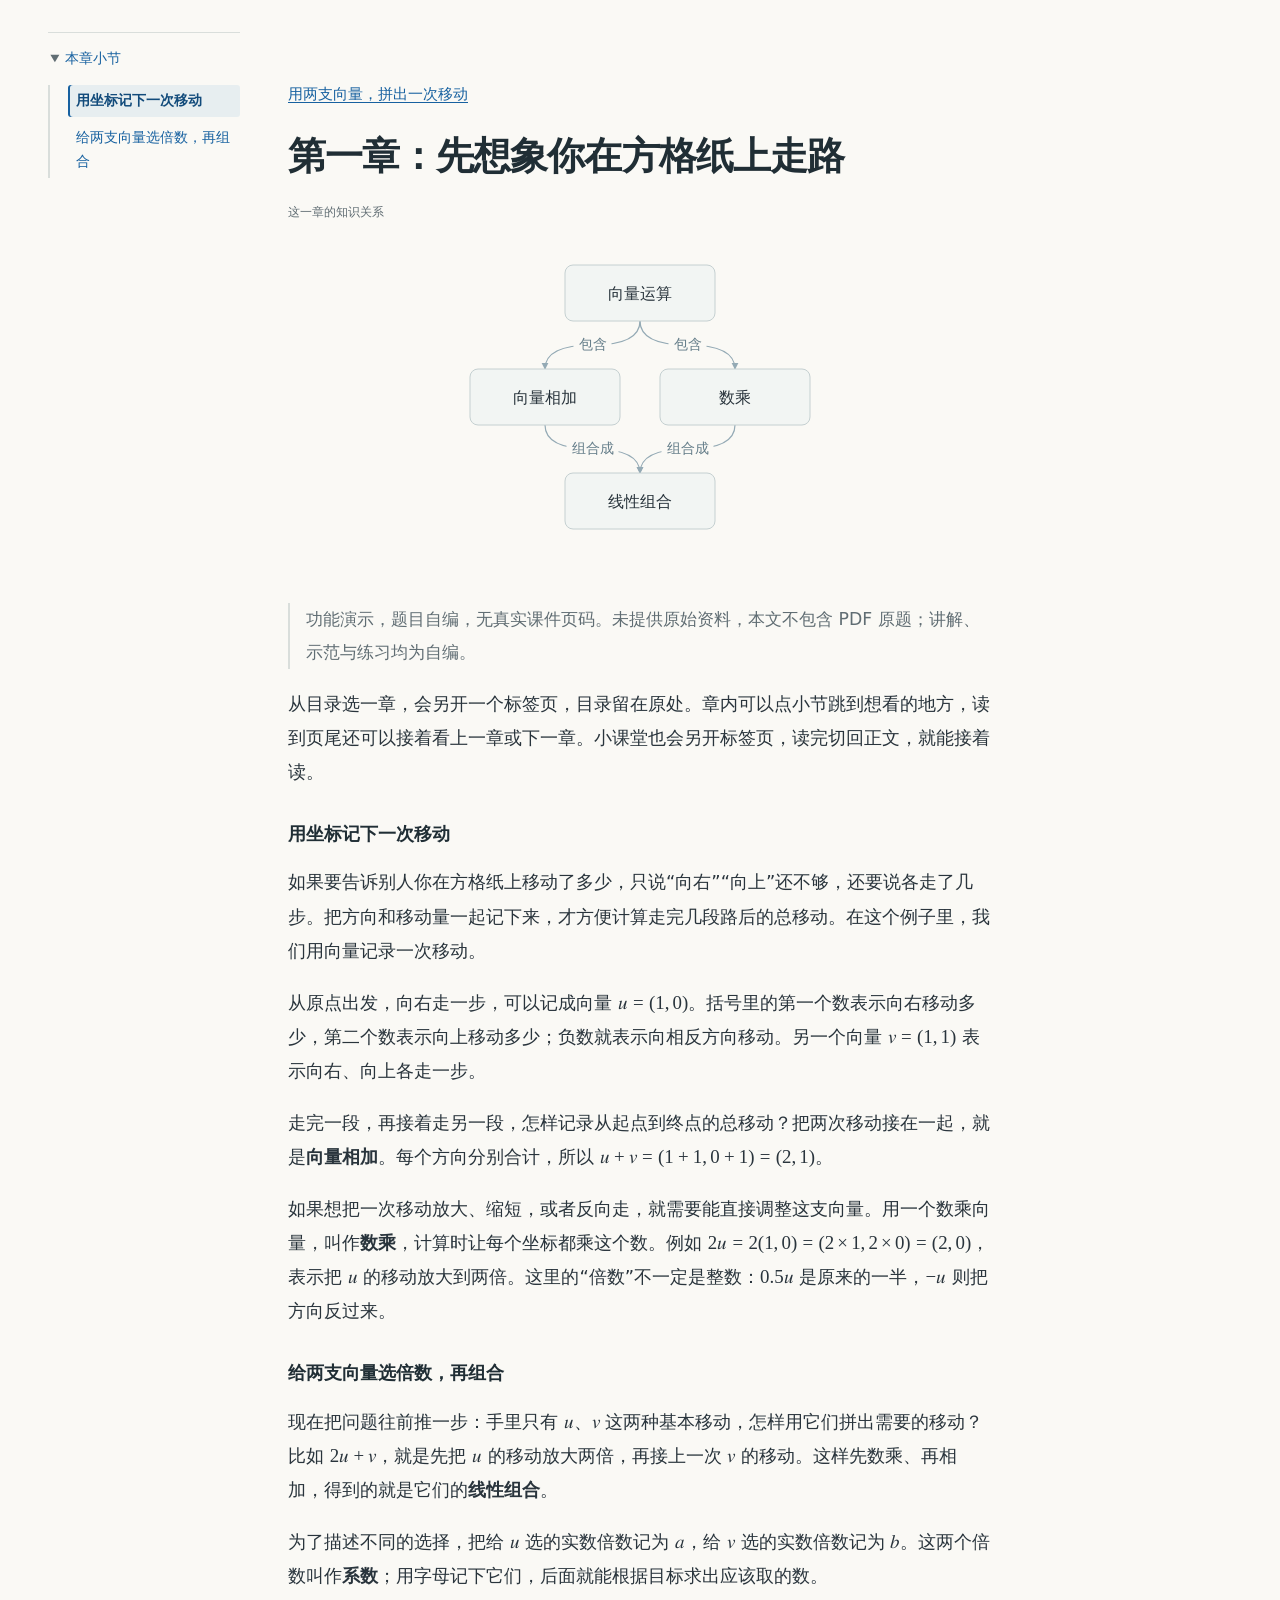
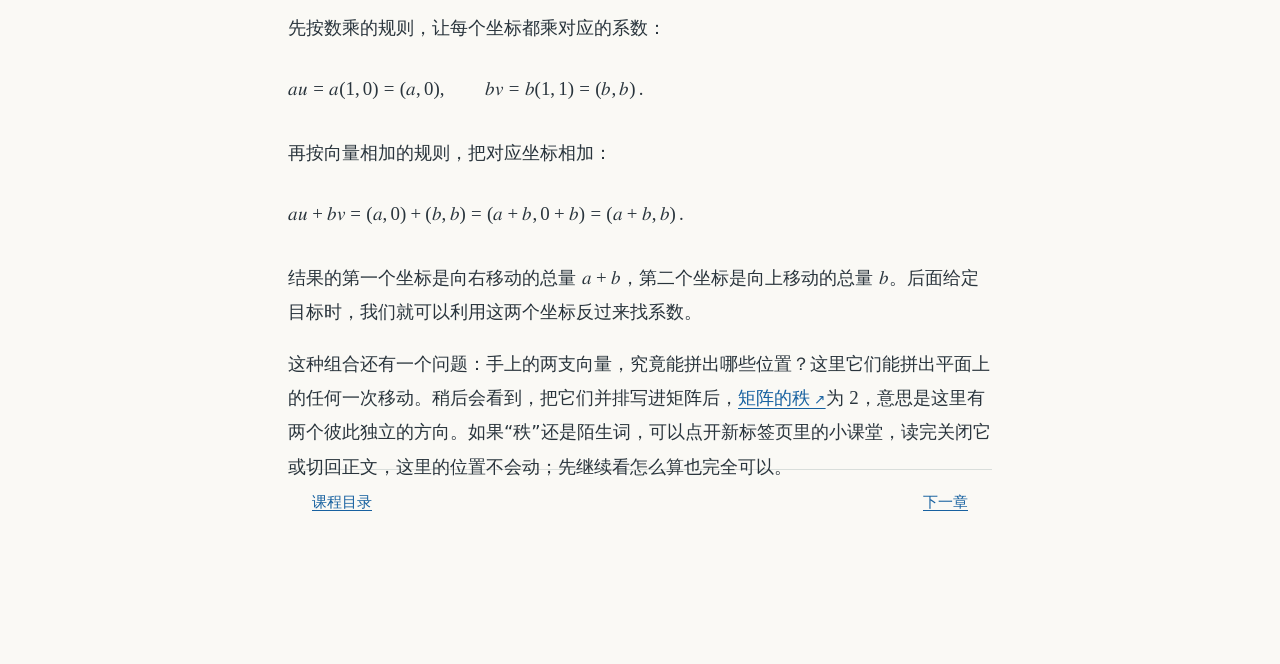
==== commit 6a9e4efb: "docs: guide learners from concrete problems to stepwise explanations" ====
--- a/examples/vector-course/chapters/chapter-01.html
+++ b/examples/vector-course/chapters/chapter-01.html
@@ -765,13 +765,19 @@
 <p>从目录选一章，会另开一个标签页，目录留在原处。章内可以点小节跳到想看的地方，读到页尾还可以接着看上一章或下一章。小课堂也会另开标签页，读完切回正文，就能接着读。</p>
 
 <h3 id="用坐标记下一次移动">用坐标记下一次移动</h3>
+<p>如果要告诉别人你在方格纸上移动了多少，只说“向右”“向上”还不够，还要说各走了几步。把方向和移动量一起记下来，才方便计算走完几段路后的总移动。在这个例子里，我们用向量记录一次移动。</p>
 <p>从原点出发，向右走一步，可以记成向量 <math aria-label="u=(1,0)" xmlns="http://www.w3.org/1998/Math/MathML" display="inline"><mrow><mi>u</mi><mo>&#x0003D;</mo><mo stretchy="false">&#x00028;</mo><mn>1</mn><mo>&#x0002C;</mo><mn>0</mn><mo stretchy="false">&#x00029;</mo></mrow></math>。括号里的第一个数表示向右移动多少，第二个数表示向上移动多少；负数就表示向相反方向移动。另一个向量 <math aria-label="v=(1,1)" xmlns="http://www.w3.org/1998/Math/MathML" display="inline"><mrow><mi>v</mi><mo>&#x0003D;</mo><mo stretchy="false">&#x00028;</mo><mn>1</mn><mo>&#x0002C;</mo><mn>1</mn><mo stretchy="false">&#x00029;</mo></mrow></math> 表示向右、向上各走一步。</p>
-<p>把两次移动接在一起，就是向量相加。每个方向分别合计，所以 <math aria-label="u+v=(1+1,0+1)=(2,1)" xmlns="http://www.w3.org/1998/Math/MathML" display="inline"><mrow><mi>u</mi><mo>&#x0002B;</mo><mi>v</mi><mo>&#x0003D;</mo><mo stretchy="false">&#x00028;</mo><mn>1</mn><mo>&#x0002B;</mo><mn>1</mn><mo>&#x0002C;</mo><mn>0</mn><mo>&#x0002B;</mo><mn>1</mn><mo stretchy="false">&#x00029;</mo><mo>&#x0003D;</mo><mo stretchy="false">&#x00028;</mo><mn>2</mn><mo>&#x0002C;</mo><mn>1</mn><mo stretchy="false">&#x00029;</mo></mrow></math>。而 <math aria-label="2u=(2,0)" xmlns="http://www.w3.org/1998/Math/MathML" display="inline"><mrow><mn>2</mn><mi>u</mi><mo>&#x0003D;</mo><mo stretchy="false">&#x00028;</mo><mn>2</mn><mo>&#x0002C;</mo><mn>0</mn><mo stretchy="false">&#x00029;</mo></mrow></math> 表示把 <math aria-label="u" xmlns="http://www.w3.org/1998/Math/MathML" display="inline"><mrow><mi>u</mi></mrow></math> 的移动放大到两倍。这里的“倍数”不一定是整数：<math aria-label="0.5u" xmlns="http://www.w3.org/1998/Math/MathML" display="inline"><mrow><mn>0.5</mn><mi>u</mi></mrow></math> 是原来的一半，<math aria-label="-u" xmlns="http://www.w3.org/1998/Math/MathML" display="inline"><mrow><mo>&#x02212;</mo><mi>u</mi></mrow></math> 则把方向反过来。</p>
+<p>走完一段，再接着走另一段，怎样记录从起点到终点的总移动？把两次移动接在一起，就是<strong>向量相加</strong>。每个方向分别合计，所以 <math aria-label="u+v=(1+1,0+1)=(2,1)" xmlns="http://www.w3.org/1998/Math/MathML" display="inline"><mrow><mi>u</mi><mo>&#x0002B;</mo><mi>v</mi><mo>&#x0003D;</mo><mo stretchy="false">&#x00028;</mo><mn>1</mn><mo>&#x0002B;</mo><mn>1</mn><mo>&#x0002C;</mo><mn>0</mn><mo>&#x0002B;</mo><mn>1</mn><mo stretchy="false">&#x00029;</mo><mo>&#x0003D;</mo><mo stretchy="false">&#x00028;</mo><mn>2</mn><mo>&#x0002C;</mo><mn>1</mn><mo stretchy="false">&#x00029;</mo></mrow></math>。</p>
+<p>如果想把一次移动放大、缩短，或者反向走，就需要能直接调整这支向量。用一个数乘向量，叫作<strong>数乘</strong>，计算时让每个坐标都乘这个数。例如 <math aria-label="2u=2(1,0)=(2\times1,2\times0)=(2,0)" xmlns="http://www.w3.org/1998/Math/MathML" display="inline"><mrow><mn>2</mn><mi>u</mi><mo>&#x0003D;</mo><mn>2</mn><mo stretchy="false">&#x00028;</mo><mn>1</mn><mo>&#x0002C;</mo><mn>0</mn><mo stretchy="false">&#x00029;</mo><mo>&#x0003D;</mo><mo stretchy="false">&#x00028;</mo><mn>2</mn><mo>&#x000D7;</mo><mn>1</mn><mo>&#x0002C;</mo><mn>2</mn><mo>&#x000D7;</mo><mn>0</mn><mo stretchy="false">&#x00029;</mo><mo>&#x0003D;</mo><mo stretchy="false">&#x00028;</mo><mn>2</mn><mo>&#x0002C;</mo><mn>0</mn><mo stretchy="false">&#x00029;</mo></mrow></math>，表示把 <math aria-label="u" xmlns="http://www.w3.org/1998/Math/MathML" display="inline"><mrow><mi>u</mi></mrow></math> 的移动放大到两倍。这里的“倍数”不一定是整数：<math aria-label="0.5u" xmlns="http://www.w3.org/1998/Math/MathML" display="inline"><mrow><mn>0.5</mn><mi>u</mi></mrow></math> 是原来的一半，<math aria-label="-u" xmlns="http://www.w3.org/1998/Math/MathML" display="inline"><mrow><mo>&#x02212;</mo><mi>u</mi></mrow></math> 则把方向反过来。</p>
 <h3 id="给两支向量选倍数再组合">给两支向量选倍数，再组合</h3>
-<p>现在允许给 <math aria-label="u" xmlns="http://www.w3.org/1998/Math/MathML" display="inline"><mrow><mi>u</mi></mrow></math>、<math aria-label="v" xmlns="http://www.w3.org/1998/Math/MathML" display="inline"><mrow><mi>v</mi></mrow></math> 各选一个实数倍数，再相加。这就是它们的<strong>线性组合</strong>：</p>
-<div class="math-block" tabindex="0" aria-label="公式"><math aria-label="a u+b v=a(1,0)+b(1,1)=(a+b,b)." xmlns="http://www.w3.org/1998/Math/MathML" display="block"><mrow><mi>a</mi><mi>u</mi><mo>&#x0002B;</mo><mi>b</mi><mi>v</mi><mo>&#x0003D;</mo><mi>a</mi><mo stretchy="false">&#x00028;</mo><mn>1</mn><mo>&#x0002C;</mo><mn>0</mn><mo stretchy="false">&#x00029;</mo><mo>&#x0002B;</mo><mi>b</mi><mo stretchy="false">&#x00028;</mo><mn>1</mn><mo>&#x0002C;</mo><mn>1</mn><mo stretchy="false">&#x00029;</mo><mo>&#x0003D;</mo><mo stretchy="false">&#x00028;</mo><mi>a</mi><mo>&#x0002B;</mo><mi>b</mi><mo>&#x0002C;</mo><mi>b</mi><mo stretchy="false">&#x00029;</mo><mo>&#x0002E;</mo></mrow></math></div>
-<p><math aria-label="a" xmlns="http://www.w3.org/1998/Math/MathML" display="inline"><mrow><mi>a</mi></mrow></math> 和 <math aria-label="b" xmlns="http://www.w3.org/1998/Math/MathML" display="inline"><mrow><mi>b</mi></mrow></math> 叫作系数，也就是你给两支向量各选的倍数。上式的最后一步只是分别合计两个坐标，没有额外的运算规则。</p>
-<p>这两支向量能拼出平面上的任何一次移动。稍后会看到，把它们并排写进矩阵后，<a id="mention-rank" class="term" href="../lessons/lesson-5607a40e3782029a.html#term-rank" target="_blank" rel="noopener noreferrer" title="在新标签页打开小课堂">矩阵的秩</a>为 <math aria-label="2" xmlns="http://www.w3.org/1998/Math/MathML" display="inline"><mrow><mn>2</mn></mrow></math>，意思是这里有两个彼此独立的方向。如果“秩”还是陌生词，可以点开新标签页里的小课堂，读完关闭它或切回正文，这里的位置不会动；先继续看怎么算也完全可以。</p>
+<p>现在把问题往前推一步：手里只有 <math aria-label="u" xmlns="http://www.w3.org/1998/Math/MathML" display="inline"><mrow><mi>u</mi></mrow></math>、<math aria-label="v" xmlns="http://www.w3.org/1998/Math/MathML" display="inline"><mrow><mi>v</mi></mrow></math> 这两种基本移动，怎样用它们拼出需要的移动？比如 <math aria-label="2u+v" xmlns="http://www.w3.org/1998/Math/MathML" display="inline"><mrow><mn>2</mn><mi>u</mi><mo>&#x0002B;</mo><mi>v</mi></mrow></math>，就是先把 <math aria-label="u" xmlns="http://www.w3.org/1998/Math/MathML" display="inline"><mrow><mi>u</mi></mrow></math> 的移动放大两倍，再接上一次 <math aria-label="v" xmlns="http://www.w3.org/1998/Math/MathML" display="inline"><mrow><mi>v</mi></mrow></math> 的移动。这样先数乘、再相加，得到的就是它们的<strong>线性组合</strong>。</p>
+<p>为了描述不同的选择，把给 <math aria-label="u" xmlns="http://www.w3.org/1998/Math/MathML" display="inline"><mrow><mi>u</mi></mrow></math> 选的实数倍数记为 <math aria-label="a" xmlns="http://www.w3.org/1998/Math/MathML" display="inline"><mrow><mi>a</mi></mrow></math>，给 <math aria-label="v" xmlns="http://www.w3.org/1998/Math/MathML" display="inline"><mrow><mi>v</mi></mrow></math> 选的实数倍数记为 <math aria-label="b" xmlns="http://www.w3.org/1998/Math/MathML" display="inline"><mrow><mi>b</mi></mrow></math>。这两个倍数叫作<strong>系数</strong>；用字母记下它们，后面就能根据目标求出应该取的数。</p>
+<p>先按数乘的规则，让每个坐标都乘对应的系数：</p>
+<div class="math-block" tabindex="0" aria-label="公式"><math aria-label="a u=a(1,0)=(a,0),\qquad b v=b(1,1)=(b,b)." xmlns="http://www.w3.org/1998/Math/MathML" display="block"><mrow><mi>a</mi><mi>u</mi><mo>&#x0003D;</mo><mi>a</mi><mo stretchy="false">&#x00028;</mo><mn>1</mn><mo>&#x0002C;</mo><mn>0</mn><mo stretchy="false">&#x00029;</mo><mo>&#x0003D;</mo><mo stretchy="false">&#x00028;</mo><mi>a</mi><mo>&#x0002C;</mo><mn>0</mn><mo stretchy="false">&#x00029;</mo><mo>&#x0002C;</mo><mspace width="2em"></mspace><mi>b</mi><mi>v</mi><mo>&#x0003D;</mo><mi>b</mi><mo stretchy="false">&#x00028;</mo><mn>1</mn><mo>&#x0002C;</mo><mn>1</mn><mo stretchy="false">&#x00029;</mo><mo>&#x0003D;</mo><mo stretchy="false">&#x00028;</mo><mi>b</mi><mo>&#x0002C;</mo><mi>b</mi><mo stretchy="false">&#x00029;</mo><mo>&#x0002E;</mo></mrow></math></div>
+<p>再按向量相加的规则，把对应坐标相加：</p>
+<div class="math-block" tabindex="0" aria-label="公式"><math aria-label="a u+b v=(a,0)+(b,b)=(a+b,0+b)=(a+b,b)." xmlns="http://www.w3.org/1998/Math/MathML" display="block"><mrow><mi>a</mi><mi>u</mi><mo>&#x0002B;</mo><mi>b</mi><mi>v</mi><mo>&#x0003D;</mo><mo stretchy="false">&#x00028;</mo><mi>a</mi><mo>&#x0002C;</mo><mn>0</mn><mo stretchy="false">&#x00029;</mo><mo>&#x0002B;</mo><mo stretchy="false">&#x00028;</mo><mi>b</mi><mo>&#x0002C;</mo><mi>b</mi><mo stretchy="false">&#x00029;</mo><mo>&#x0003D;</mo><mo stretchy="false">&#x00028;</mo><mi>a</mi><mo>&#x0002B;</mo><mi>b</mi><mo>&#x0002C;</mo><mn>0</mn><mo>&#x0002B;</mo><mi>b</mi><mo stretchy="false">&#x00029;</mo><mo>&#x0003D;</mo><mo stretchy="false">&#x00028;</mo><mi>a</mi><mo>&#x0002B;</mo><mi>b</mi><mo>&#x0002C;</mo><mi>b</mi><mo stretchy="false">&#x00029;</mo><mo>&#x0002E;</mo></mrow></math></div>
+<p>结果的第一个坐标是向右移动的总量 <math aria-label="a+b" xmlns="http://www.w3.org/1998/Math/MathML" display="inline"><mrow><mi>a</mi><mo>&#x0002B;</mo><mi>b</mi></mrow></math>，第二个坐标是向上移动的总量 <math aria-label="b" xmlns="http://www.w3.org/1998/Math/MathML" display="inline"><mrow><mi>b</mi></mrow></math>。后面给定目标时，我们就可以利用这两个坐标反过来找系数。</p>
+<p>这种组合还有一个问题：手上的两支向量，究竟能拼出哪些位置？这里它们能拼出平面上的任何一次移动。稍后会看到，把它们并排写进矩阵后，<a id="mention-rank" class="term" href="../lessons/lesson-5607a40e3782029a.html#term-rank" target="_blank" rel="noopener noreferrer" title="在新标签页打开小课堂">矩阵的秩</a>为 <math aria-label="2" xmlns="http://www.w3.org/1998/Math/MathML" display="inline"><mrow><mn>2</mn></mrow></math>，意思是这里有两个彼此独立的方向。如果“秩”还是陌生词，可以点开新标签页里的小课堂，读完关闭它或切回正文，这里的位置不会动；先继续看怎么算也完全可以。</p>
 <nav class="chapter-pagination" aria-label="章节翻页"><a class="index-link" href="../index.html">课程目录</a><a rel="next" href="chapter-02.html#%E7%AC%AC%E4%BA%8C%E7%AB%A0%E8%B7%9F%E7%9D%80%E6%8B%BC%E4%B8%80%E6%AC%A1%E5%88%B0%E8%BE%BE-32">下一章</a></nav></main></div></div>
 <script>
 /* Small, offline enhancements. Ordinary links and details work without JS. */
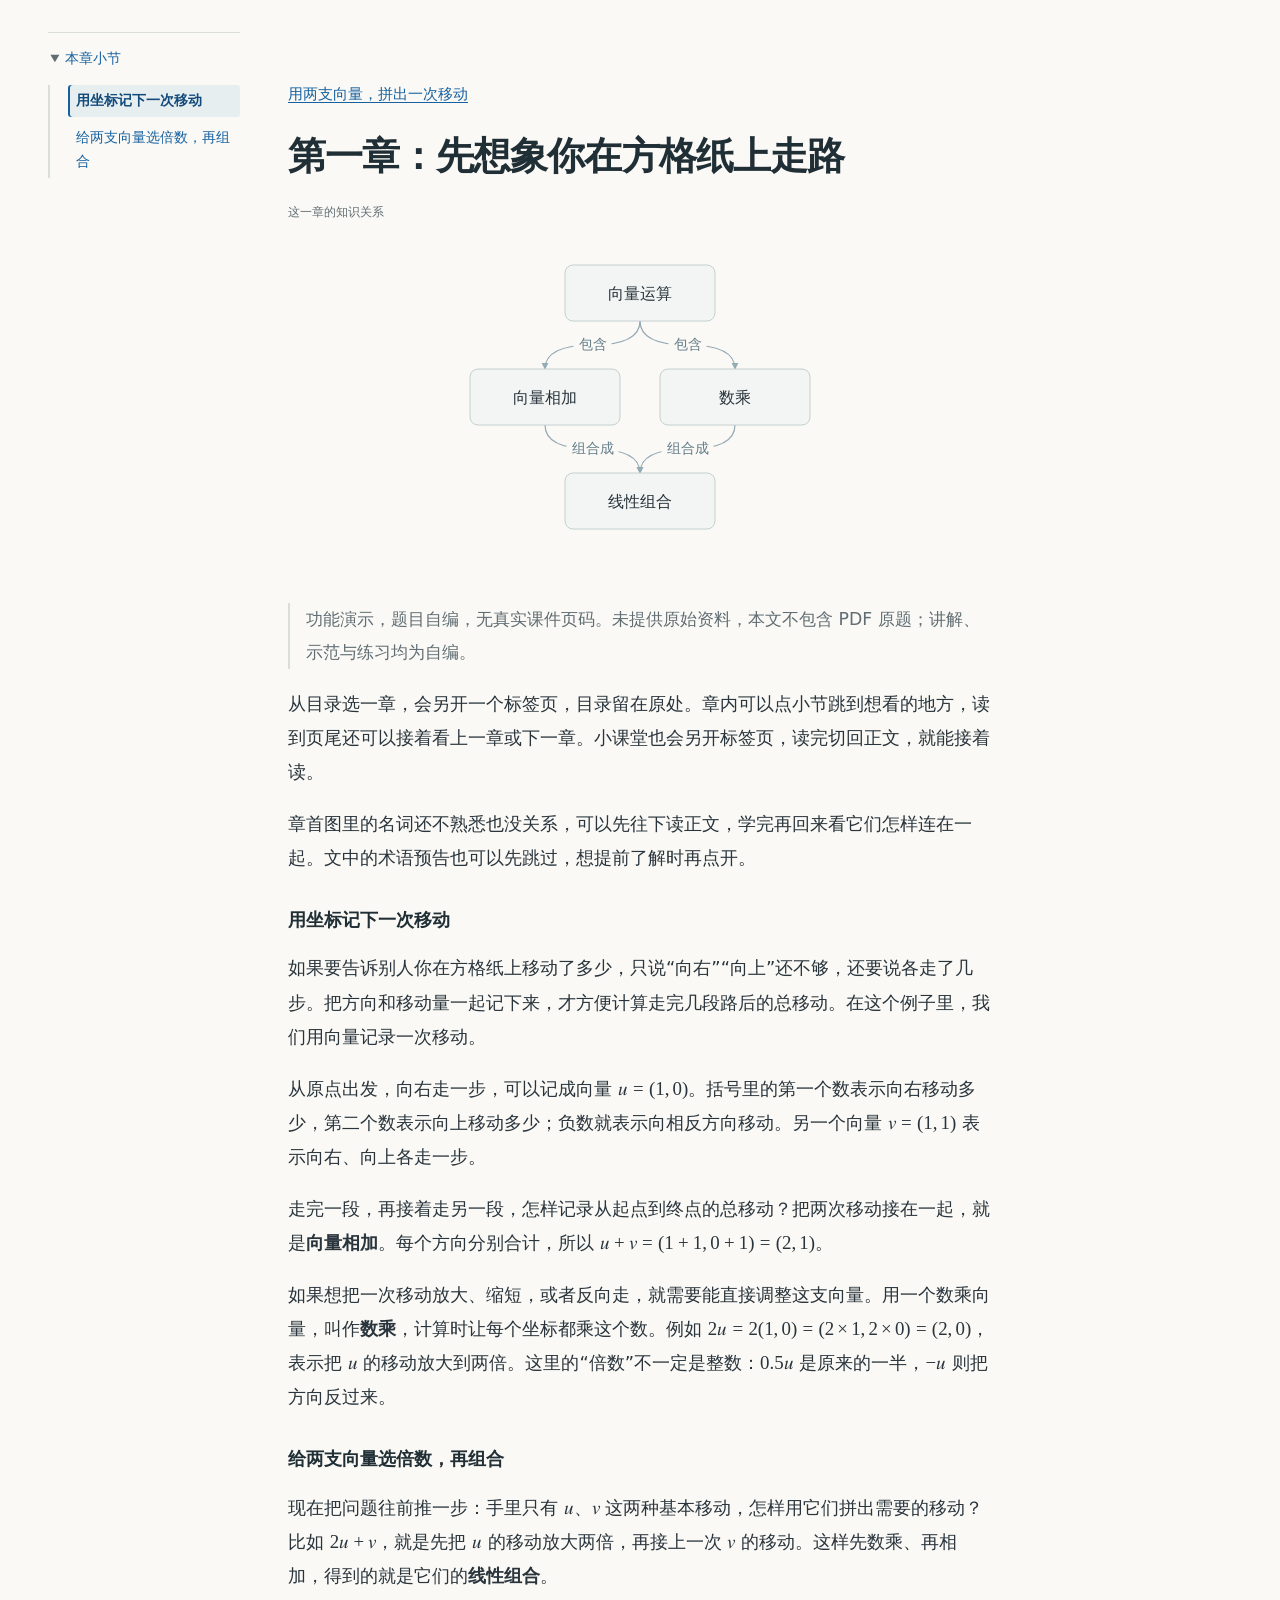
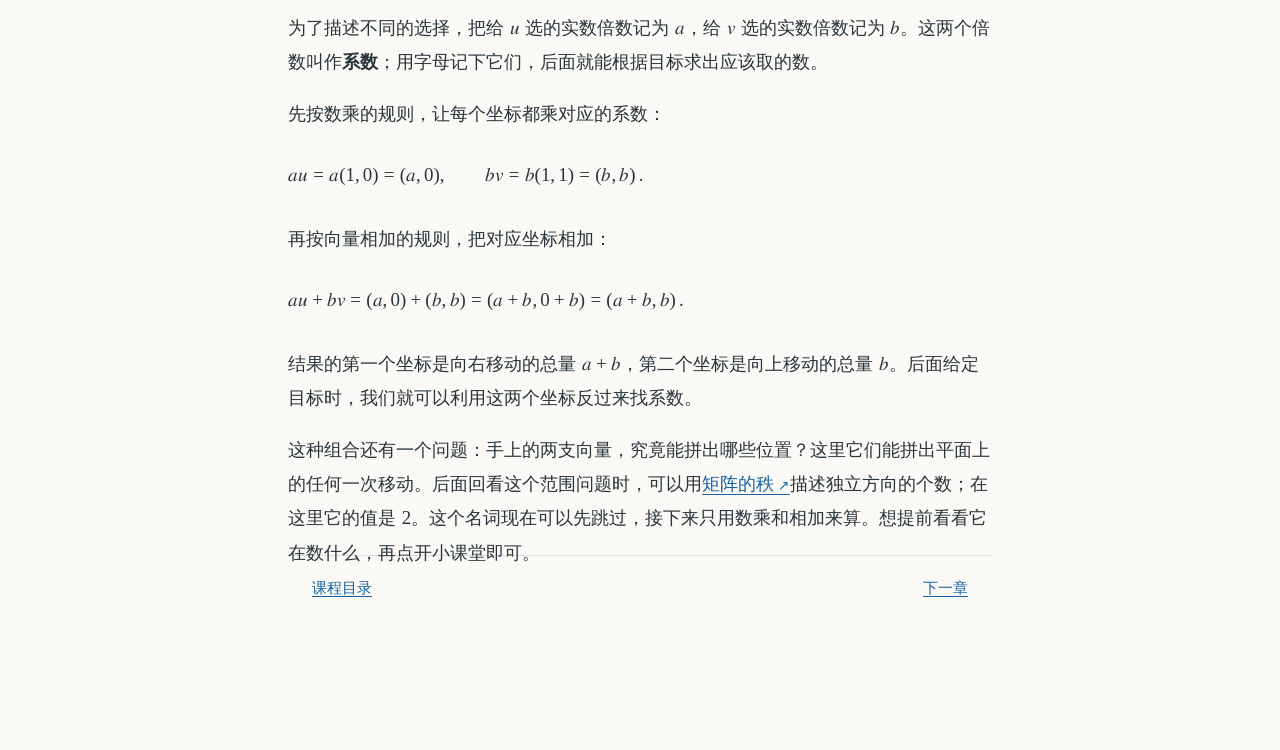
==== commit 3c8b51a4: "docs: distinguish optional previews and keep term lessons scoped" ====
--- a/examples/vector-course/chapters/chapter-01.html
+++ b/examples/vector-course/chapters/chapter-01.html
@@ -763,6 +763,7 @@
 <p>功能演示，题目自编，无真实课件页码。未提供原始资料，本文不包含 PDF 原题；讲解、示范与练习均为自编。</p>
 </blockquote>
 <p>从目录选一章，会另开一个标签页，目录留在原处。章内可以点小节跳到想看的地方，读到页尾还可以接着看上一章或下一章。小课堂也会另开标签页，读完切回正文，就能接着读。</p>
+<p>章首图里的名词还不熟悉也没关系，可以先往下读正文，学完再回来看它们怎样连在一起。文中的术语预告也可以先跳过，想提前了解时再点开。</p>
 
 <h3 id="用坐标记下一次移动">用坐标记下一次移动</h3>
 <p>如果要告诉别人你在方格纸上移动了多少，只说“向右”“向上”还不够，还要说各走了几步。把方向和移动量一起记下来，才方便计算走完几段路后的总移动。在这个例子里，我们用向量记录一次移动。</p>
@@ -777,7 +778,7 @@
 <p>再按向量相加的规则，把对应坐标相加：</p>
 <div class="math-block" tabindex="0" aria-label="公式"><math aria-label="a u+b v=(a,0)+(b,b)=(a+b,0+b)=(a+b,b)." xmlns="http://www.w3.org/1998/Math/MathML" display="block"><mrow><mi>a</mi><mi>u</mi><mo>&#x0002B;</mo><mi>b</mi><mi>v</mi><mo>&#x0003D;</mo><mo stretchy="false">&#x00028;</mo><mi>a</mi><mo>&#x0002C;</mo><mn>0</mn><mo stretchy="false">&#x00029;</mo><mo>&#x0002B;</mo><mo stretchy="false">&#x00028;</mo><mi>b</mi><mo>&#x0002C;</mo><mi>b</mi><mo stretchy="false">&#x00029;</mo><mo>&#x0003D;</mo><mo stretchy="false">&#x00028;</mo><mi>a</mi><mo>&#x0002B;</mo><mi>b</mi><mo>&#x0002C;</mo><mn>0</mn><mo>&#x0002B;</mo><mi>b</mi><mo stretchy="false">&#x00029;</mo><mo>&#x0003D;</mo><mo stretchy="false">&#x00028;</mo><mi>a</mi><mo>&#x0002B;</mo><mi>b</mi><mo>&#x0002C;</mo><mi>b</mi><mo stretchy="false">&#x00029;</mo><mo>&#x0002E;</mo></mrow></math></div>
 <p>结果的第一个坐标是向右移动的总量 <math aria-label="a+b" xmlns="http://www.w3.org/1998/Math/MathML" display="inline"><mrow><mi>a</mi><mo>&#x0002B;</mo><mi>b</mi></mrow></math>，第二个坐标是向上移动的总量 <math aria-label="b" xmlns="http://www.w3.org/1998/Math/MathML" display="inline"><mrow><mi>b</mi></mrow></math>。后面给定目标时，我们就可以利用这两个坐标反过来找系数。</p>
-<p>这种组合还有一个问题：手上的两支向量，究竟能拼出哪些位置？这里它们能拼出平面上的任何一次移动。稍后会看到，把它们并排写进矩阵后，<a id="mention-rank" class="term" href="../lessons/lesson-5607a40e3782029a.html#term-rank" target="_blank" rel="noopener noreferrer" title="在新标签页打开小课堂">矩阵的秩</a>为 <math aria-label="2" xmlns="http://www.w3.org/1998/Math/MathML" display="inline"><mrow><mn>2</mn></mrow></math>，意思是这里有两个彼此独立的方向。如果“秩”还是陌生词，可以点开新标签页里的小课堂，读完关闭它或切回正文，这里的位置不会动；先继续看怎么算也完全可以。</p>
+<p>这种组合还有一个问题：手上的两支向量，究竟能拼出哪些位置？这里它们能拼出平面上的任何一次移动。后面回看这个范围问题时，可以用<a id="mention-rank" class="term" href="../lessons/lesson-5607a40e3782029a.html#term-rank" target="_blank" rel="noopener noreferrer" title="在新标签页打开小课堂">矩阵的秩</a>描述独立方向的个数；在这里它的值是 <math aria-label="2" xmlns="http://www.w3.org/1998/Math/MathML" display="inline"><mrow><mn>2</mn></mrow></math>。这个名词现在可以先跳过，接下来只用数乘和相加来算。想提前看看它在数什么，再点开小课堂即可。</p>
 <nav class="chapter-pagination" aria-label="章节翻页"><a class="index-link" href="../index.html">课程目录</a><a rel="next" href="chapter-02.html#%E7%AC%AC%E4%BA%8C%E7%AB%A0%E8%B7%9F%E7%9D%80%E6%8B%BC%E4%B8%80%E6%AC%A1%E5%88%B0%E8%BE%BE-32">下一章</a></nav></main></div></div>
 <script>
 /* Small, offline enhancements. Ordinary links and details work without JS. */
